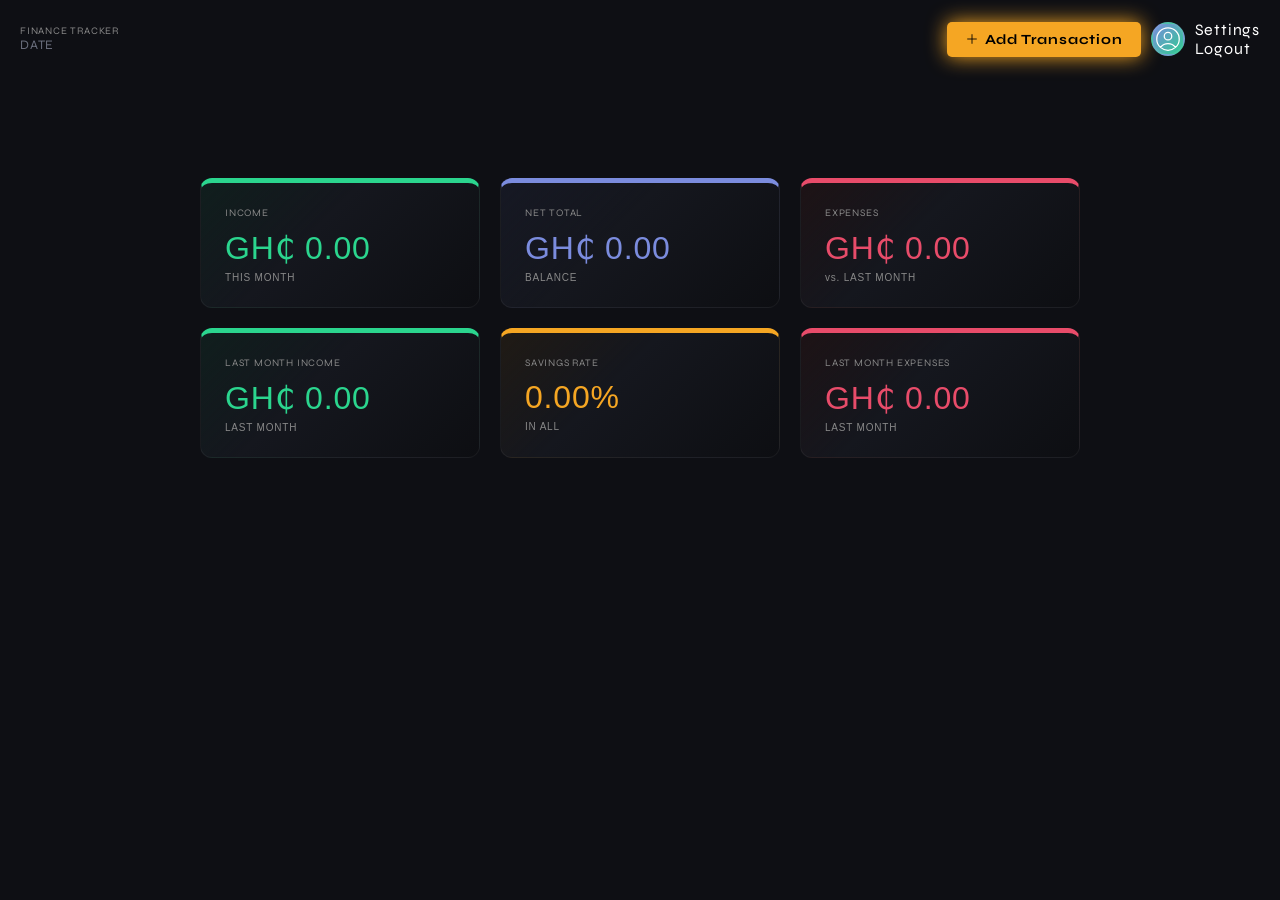
==== mainpage.html @ a3eae10a "Just in case" ====
<!doctype html>
<html lang="en">
  <head>
    <meta charset="UTF-8" />
    <meta name="viewport" content="width=device-width, initial-scale=1.0" />
    <title>Finance App</title>
    <link rel="stylesheet" href="template/profile.css" />
    <link rel="stylesheet" href="styles.css" />
    <link rel="preconnect" href="https://fonts.googleapis.com" />
    <link rel="preconnect" href="https://fonts.gstatic.com" crossorigin />
    <link
      href="https://fonts.googleapis.com/css2?family=Syne:wght@400..800&display=swap"
      rel="stylesheet"
    />
  </head>
  <body>
    <header>
      <div>
        <p class="title">FINANCE TRACKER</p>
        <p class="date">Date</p>
      </div>

      <div class="profile-section" id="profile-trigger" onclick="toggleMenu()">
        <a href="add_transaction.html" class="new_data">
          <svg
            xmlns="http://www.w3.org/2000/svg"
            fill="none"
            viewBox="0 0 24 24"
            stroke-width="1.5"
            stroke="currentColor"
            class="size-6"
          >
            <path
              stroke-linecap="round"
              stroke-linejoin="round"
              d="M12 4.5v15m7.5-7.5h-15"
            />
          </svg>

          Add Transaction
        </a>
        <!-- <img src="..." alt="Your profile picture" /> -->
        <svg
          xmlns="http://www.w3.org/2000/svg"
          fill="none"
          viewBox="0 0 24 24"
          strokeWidth="{1.5}"
          stroke="currentColor"
          className="size-6"
          class="profile"
        >
          <path
            strokeLinecap="round"
            strokeLinejoin="round"
            d="M17.982 18.725A7.488 7.488 0 0 0 12 15.75a7.488 7.488 0 0 0-5.982 2.975m11.963 0a9 9 0 1 0-11.963 0m11.963 0A8.966 8.966 0 0 1 12 21a8.966 8.966 0 0 1-5.982-2.275M15 9.75a3 3 0 1 1-6 0 3 3 0 0 1 6 0Z"
          />
        </svg>

        <div id="profile-menu" class="hidden">
          <p>Settings</p>
          <p>Logout</p>
        </div>
      </div>
    </header>

    <main class="cards">
      <a href="transaction-history.html" class="card income">
        <p class="card-label">INCOME</p>
        <p class="card-amount">GH₵ 0.00</p>
        <p class="card-period">THIS MONTH</p>
      </a>

      <div class="card net">
        <p class="card-label">NET TOTAL</p>
        <p class="card-amount">GH₵ 0.00</p>
        <p class="card-period">BALANCE</p>
      </div>

      <a href="transaction-history.html" class="card expenses">
        <p class="card-label">EXPENSES</p>
        <p class="card-amount">GH₵ 0.00</p>
        <p class="card-period">vs. LAST MONTH</p>
      </a>

      <div class="card income">
        <p class="card-label">LAST MONTH INCOME</p>
        <p class="card-amount">GH₵ 0.00</p>
        <p class="card-period">LAST MONTH</p>
      </div>

      <div class="card per">
        <p class="card-label">SAVINGS RATE</p>
        <div>
          <p class="card-amount">0.00%</p>
        </div>
        <p class="card-period">IN ALL</p>
      </div>

      <div class="card expenses">
        <p class="card-label">LAST MONTH EXPENSES</p>
        <p class="card-amount">GH₵ 0.00</p>
        <p class="card-period">LAST MONTH</p>
      </div>
    </main>
  </body>
</html>
---- styles.css ----
* {
  margin: 0;
  padding: 0;
  box-sizing: border-box;
}

body {
  font-family: 'Syne', sans-serif;
  background-color: #0e0f14;
  height: 100vh;
  color: #fff;
  letter-spacing: 0.05em;
}

header {
  display: flex;
  justify-content: space-between;
  align-items: center;
  padding: 20px;
  justify-items: baseline;
}

a {
  text-decoration: none;
  color: inherit;
}

.title {
  font-size: 10px;
  color: #888;
}

.date {
  font-size: 13px;
  font-weight: 400;
  color: #6b6f7e;
  text-transform: uppercase;
}

.profile-section {
  display: flex;
  align-items: center;
  gap: 10px;
}

.profile {
  width: 34px;
  height: 34px;
  border: 2px solid rgba(255, 255, 255, 0.07);
  cursor: pointer;
  border-radius: 50%;
  align-items: center;
  background: linear-gradient(135deg, #7b8cde, #2dcc8f);
}

svg {
  width: 14px;
  height: 14px;
}

.new_data:link,
.new_data:visited {
  color: #000;
  font-size: 14px;
  background-color: #f5a623;
  padding: 9px 18px;
  font-weight: 700;
  border-radius: 5px;
  box-shadow: 0 0 20px rgba(245, 166, 35);

  display: grid;
  grid-template-columns: 1fr 7fr;
  align-items: center;
  justify-content: center;
}

.new_data:hover {
  background-color: #d4881c;
}

.cards {
  width: 880px;
  margin: 100px auto;
  display: grid;
  grid-template-columns: 1fr 1fr 1fr;
  gap: 20px;
  justify-items: center;
}

.card {
  background-color: #17191e;
  border-radius: 12px;
  border: 1px solid rgba(255, 255, 255, 0.05);
  padding: 24px;
  width: 280px;
}

.card-label {
  font-size: 10px;
  color: #888;
}

.card-amount {
  font-size: 32px;
  margin-top: 10px;
  font-family: 'Roboto', sans-serif;
}

.card-period {
  font-size: 10px;
  color: #888;
  margin-top: 5px;
  font-family: 'Roboto', sans-serif;
}

.income {
  border-top: 5px solid #2bd58e;
  background: linear-gradient(
    135deg, 
    rgba(43, 213, 142, 0.08) 0%,
    #15171e 40%,
    #0d0e12 100%
  );
  color: #2bd58e;
}


.expenses {
  border-top: 5px solid #e84c6a;
  background: linear-gradient(
    135deg, 
    rgba(213, 68, 43, 0.08) 0%,
    #15171e 40%,
    #0d0e12 100%
  );
  color: #e84c6a;
}

.net {
  border-top: 5px solid #7b8cde;
  background: linear-gradient(
    135deg, 
    rgba(123, 140, 222, 0.08) 0%,
    #15171e 40%,
    #0d0e12 100%
  );
  color: #7b8cde;
}

.per {
  border-top: 5px solid #f5a623;
  background: linear-gradient(
    135deg, 
    rgba(245, 166, 35, 0.08) 0%,
    #15171e 40%,
    #0d0e12 100%
  );
  color: #f5a623;
}
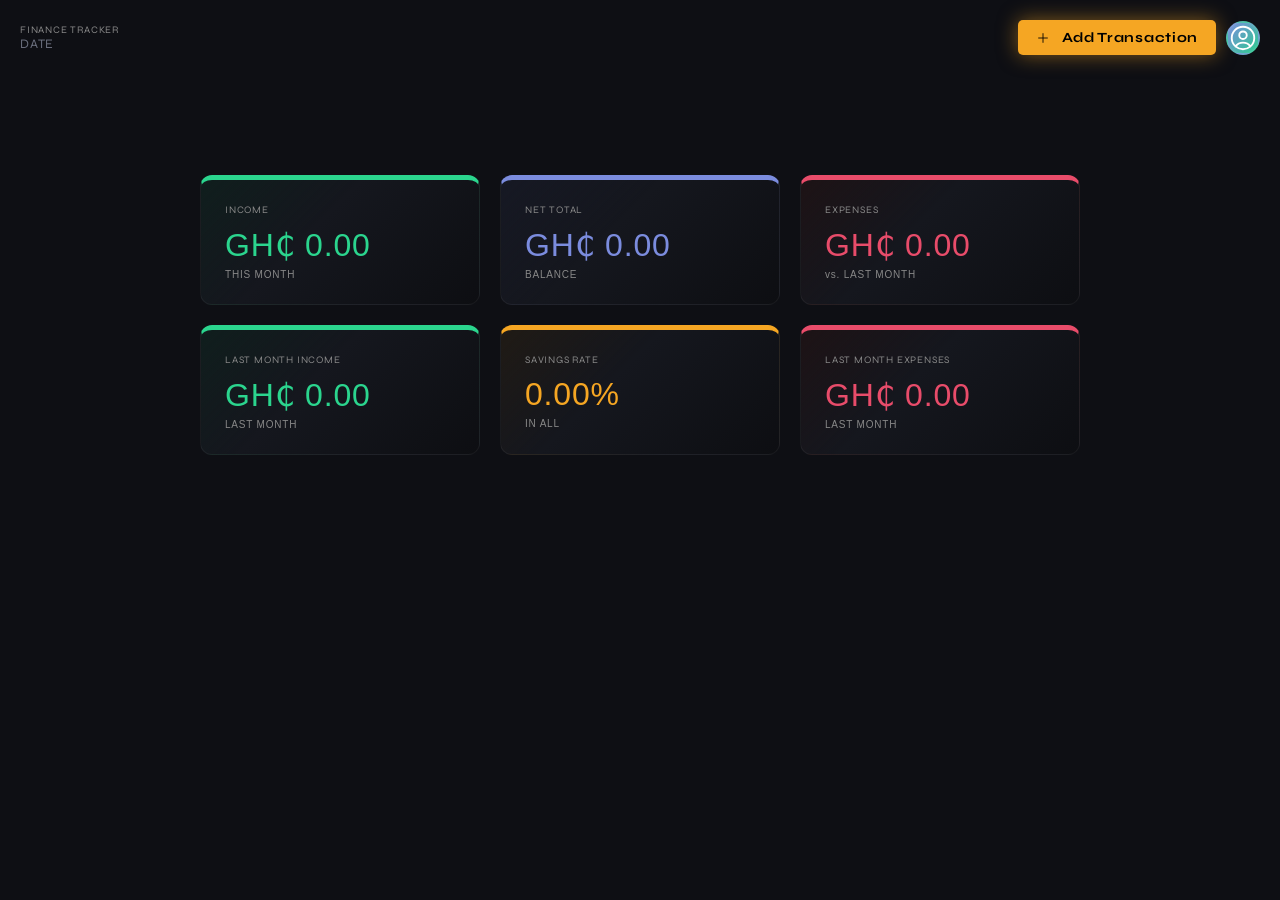
==== commit 3bb1bf57: "Thanks to AI" ====
--- a/mainpage.html
+++ b/mainpage.html
@@ -4,7 +4,6 @@
     <meta charset="UTF-8" />
     <meta name="viewport" content="width=device-width, initial-scale=1.0" />
     <title>Finance App</title>
-    <link rel="stylesheet" href="template/profile.css" />
     <link rel="stylesheet" href="styles.css" />
     <link rel="preconnect" href="https://fonts.googleapis.com" />
     <link rel="preconnect" href="https://fonts.gstatic.com" crossorigin />
@@ -20,38 +19,32 @@
         <p class="date">Date</p>
       </div>
 
-      <div class="profile-section" id="profile-trigger" onclick="toggleMenu()">
-        <a href="add_transaction.html" class="new_data">
+      <div class="profile-section" id="profile-trigger">
+        <button class="new_data" onclick="openModal()">
           <svg
             xmlns="http://www.w3.org/2000/svg"
             fill="none"
             viewBox="0 0 24 24"
             stroke-width="1.5"
             stroke="currentColor"
-            class="size-6"
           >
-            <path
-              stroke-linecap="round"
-              stroke-linejoin="round"
-              d="M12 4.5v15m7.5-7.5h-15"
-            />
+            <path stroke-linecap="round" stroke-linejoin="round" d="M12 4.5v15m7.5-7.5h-15" />
           </svg>
+          Add Transaction
+        </button>
 
-          Add Transaction
-        </a>
-        <!-- <img src="..." alt="Your profile picture" /> -->
         <svg
           xmlns="http://www.w3.org/2000/svg"
           fill="none"
           viewBox="0 0 24 24"
-          strokeWidth="{1.5}"
+          stroke-width="1.5"
           stroke="currentColor"
-          className="size-6"
           class="profile"
+          onclick="toggleMenu()"
         >
           <path
-            strokeLinecap="round"
-            strokeLinejoin="round"
+            stroke-linecap="round"
+            stroke-linejoin="round"
             d="M17.982 18.725A7.488 7.488 0 0 0 12 15.75a7.488 7.488 0 0 0-5.982 2.975m11.963 0a9 9 0 1 0-11.963 0m11.963 0A8.966 8.966 0 0 1 12 21a8.966 8.966 0 0 1-5.982-2.275M15 9.75a3 3 0 1 1-6 0 3 3 0 0 1 6 0Z"
           />
         </svg>
@@ -90,9 +83,7 @@
 
       <div class="card per">
         <p class="card-label">SAVINGS RATE</p>
-        <div>
-          <p class="card-amount">0.00%</p>
-        </div>
+        <p class="card-amount">0.00%</p>
         <p class="card-period">IN ALL</p>
       </div>
 
@@ -102,5 +93,93 @@
         <p class="card-period">LAST MONTH</p>
       </div>
     </main>
+
+    <!-- Modal Overlay -->
+    <div id="modal-overlay" class="modal-overlay hidden" onclick="handleOverlayClick(event)">
+      <div class="modal-form">
+        <header class="modal-top">
+          <p>Add Transaction</p>
+          <button type="button" onclick="closeModal()" class="close" aria-label="Close"></button>
+        </header>
+
+        <div class="toggle-container">
+          <button class="toggle-btn income active" onclick="setToggle('income')">Income</button>
+          <button class="toggle-btn expenses" onclick="setToggle('expenses')">Expenses</button>
+        </div>
+
+        <form action="#" onsubmit="handleSubmit(event)">
+          <label for="amount">Amount:</label>
+          <input type="number" name="amount" id="amount" class="modal-input" placeholder="0.00" required />
+
+          <label for="category">Category:</label>
+          <select name="category" id="category">
+            <optgroup label="Income">
+              <option value="salary">Salary</option>
+              <option value="freelance">Freelance</option>
+              <option value="investment">Investment</option>
+              <option value="gift">Gift</option>
+              <option value="other_income">Other</option>
+            </optgroup>
+            <optgroup label="Expenses">
+              <option value="food">Food</option>
+              <option value="rent">Rent</option>
+              <option value="transport">Transport</option>
+              <option value="utilities">Utilities</option>
+              <option value="health">Health</option>
+              <option value="entertainment">Entertainment</option>
+              <option value="shopping">Shopping</option>
+              <option value="other_expenses">Other</option>
+            </optgroup>
+          </select>
+
+          <label for="date">Date:</label>
+          <input type="datetime-local" name="date" id="date" class="modal-input" required />
+
+          <label for="note">Note (Optional):</label>
+          <textarea name="note" id="note" class="modal-input" rows="2"></textarea>
+
+          <footer class="modal-footer">
+            <button type="reset" class="modal-btn cancel" onclick="closeModal()">Cancel</button>
+            <input type="submit" class="modal-btn submit" value="Add" />
+          </footer>
+        </form>
+      </div>
+    </div>
+
   </body>
-</html>
+
+  <script>
+    function openModal() {
+      const overlay = document.getElementById('modal-overlay');
+      overlay.classList.remove('hidden');
+      overlay.classList.add('visible');
+    }
+
+    function closeModal() {
+      const overlay = document.getElementById('modal-overlay');
+      overlay.classList.remove('visible');
+      overlay.classList.add('hidden');
+    }
+
+    function handleOverlayClick(e) {
+      if (e.target === document.getElementById('modal-overlay')) {
+        closeModal();
+      }
+    }
+
+    function setToggle(type) {
+      document.querySelectorAll('.toggle-btn').forEach(btn => btn.classList.remove('active'));
+      document.querySelector('.toggle-btn.' + type).classList.add('active');
+    }
+
+    function handleSubmit(e) {
+      e.preventDefault();
+      // Handle form submission here
+      closeModal();
+    }
+
+    function toggleMenu() {
+      document.getElementById('profile-menu').classList.toggle('hidden');
+    }
+  </script>
+</html>
--- a/styles.css
+++ b/styles.css
@@ -41,6 +41,7 @@
   display: flex;
   align-items: center;
   gap: 10px;
+  position: relative;
 }
 
 .profile {
@@ -58,26 +59,30 @@
   height: 14px;
 }
 
-.new_data:link,
-.new_data:visited {
+/* Add Transaction button (now a <button> not an <a>) */
+.new_data {
   color: #000;
+  font-family: 'Syne', sans-serif;
   font-size: 14px;
+  font-weight: 700;
   background-color: #f5a623;
   padding: 9px 18px;
-  font-weight: 700;
+  border: none;
   border-radius: 5px;
-  box-shadow: 0 0 20px rgba(245, 166, 35);
-
+  box-shadow: 0 0 20px rgba(245, 166, 35, 0.5);
+  cursor: pointer;
   display: grid;
   grid-template-columns: 1fr 7fr;
   align-items: center;
-  justify-content: center;
+  gap: 6px;
+  letter-spacing: 0.05em;
 }
 
 .new_data:hover {
   background-color: #d4881c;
 }
 
+/* Dashboard cards */
 .cards {
   width: 880px;
   margin: 100px auto;
@@ -115,45 +120,273 @@
 
 .income {
   border-top: 5px solid #2bd58e;
-  background: linear-gradient(
-    135deg, 
-    rgba(43, 213, 142, 0.08) 0%,
-    #15171e 40%,
-    #0d0e12 100%
-  );
+  background: linear-gradient(135deg, rgba(43, 213, 142, 0.08) 0%, #15171e 40%, #0d0e12 100%);
   color: #2bd58e;
 }
-
 
 .expenses {
   border-top: 5px solid #e84c6a;
-  background: linear-gradient(
-    135deg, 
-    rgba(213, 68, 43, 0.08) 0%,
-    #15171e 40%,
-    #0d0e12 100%
-  );
+  background: linear-gradient(135deg, rgba(213, 68, 43, 0.08) 0%, #15171e 40%, #0d0e12 100%);
   color: #e84c6a;
 }
 
 .net {
   border-top: 5px solid #7b8cde;
-  background: linear-gradient(
-    135deg, 
-    rgba(123, 140, 222, 0.08) 0%,
-    #15171e 40%,
-    #0d0e12 100%
-  );
+  background: linear-gradient(135deg, rgba(123, 140, 222, 0.08) 0%, #15171e 40%, #0d0e12 100%);
   color: #7b8cde;
 }
 
 .per {
   border-top: 5px solid #f5a623;
-  background: linear-gradient(
-    135deg, 
-    rgba(245, 166, 35, 0.08) 0%,
-    #15171e 40%,
-    #0d0e12 100%
-  );
+  background: linear-gradient(135deg, rgba(245, 166, 35, 0.08) 0%, #15171e 40%, #0d0e12 100%);
   color: #f5a623;
+}
+
+/* Profile dropdown */
+#profile-menu {
+  position: absolute;
+  top: 44px;
+  right: 0;
+  background-color: #17191e;
+  border: 1px solid rgba(255,255,255,0.07);
+  border-radius: 8px;
+  padding: 8px 0;
+  min-width: 120px;
+  z-index: 100;
+}
+
+#profile-menu p {
+  padding: 8px 16px;
+  font-size: 13px;
+  color: #ccc;
+  cursor: pointer;
+}
+
+#profile-menu p:hover {
+  background-color: #22242e;
+  color: #fff;
+}
+
+.hidden {
+  display: none;
+}
+
+/* ── Modal overlay ── */
+.modal-overlay {
+  position: fixed;
+  inset: 0;
+  background-color: rgba(0, 0, 0, 0.65);
+  /* backdrop-filter: blur(4px); */
+  display: flex;
+  align-items: center;
+  justify-content: center;
+  z-index: 1000;
+  opacity: 0;
+  transition: opacity 0.25s ease;
+}
+
+.modal-overlay.visible {
+  opacity: 1;
+}
+
+.modal-overlay.hidden {
+  display: none;
+}
+
+/* ── Modal form panel ── */
+.modal-form {
+  background-color: #13141a;
+  border: 1px solid rgba(255, 255, 255, 0.08);
+  border-radius: 14px;
+  width: 480px;
+  padding: 24px;
+  color: #ccc;
+  animation: slideUp 0.25s ease;
+}
+
+@keyframes slideUp {
+  from { transform: translateY(24px); opacity: 0; }
+  to   { transform: translateY(0);    opacity: 1; }
+}
+
+.modal-top {
+  display: flex;
+  justify-content: space-between;
+  align-items: center;
+  border-bottom: 2px solid #444;
+  padding-bottom: 12px;
+  margin-bottom: 16px;
+  font-size: 15px;
+  font-weight: 600;
+  color: #ddd;
+}
+
+/* Close button (×) */
+.close {
+  width: 28px;
+  height: 28px;
+  background-color: #555;
+  border: none;
+  border-radius: 6px;
+  cursor: pointer;
+  position: relative;
+  flex-shrink: 0;
+}
+
+.close::before,
+.close::after {
+  content: '';
+  position: absolute;
+  top: 50%;
+  left: 50%;
+  width: 12px;
+  height: 2px;
+  background: #fff;
+  border-radius: 1px;
+}
+
+.close::before { transform: translate(-50%, -50%) rotate(45deg); }
+.close::after  { transform: translate(-50%, -50%) rotate(-45deg); }
+
+.close:hover {
+  background-color: #e54b4b;
+}
+
+/* Income / Expense toggle */
+.toggle-container {
+  display: flex;
+  background-color: #1a1a1a;
+  border: 2px solid #444;
+  border-radius: 10px;
+  padding: 5px;
+  width: 100%;
+  margin-bottom: 20px;
+}
+
+.toggle-btn {
+  flex: 1;
+  border: none;
+  background: transparent;
+  color: #666;
+  padding: 10px;
+  font-size: 15px;
+  font-weight: 700;
+  font-family: 'Syne', sans-serif;
+  cursor: pointer;
+  border-radius: 8px;
+  transition: all 0.3s ease;
+  letter-spacing: 0.05em;
+}
+
+.toggle-btn.income.active {
+  background-color: #36a54f;
+  color: #1a1a1a;
+  box-shadow: 0 0 15px rgba(114, 192, 91, 0.4);
+}
+
+.toggle-btn.expenses.active {
+  background-color: #e54b4b;
+  color: white;
+  box-shadow: 0 0 15px rgba(229, 75, 75, 0.4);
+}
+
+/* Form labels */
+.modal-form label {
+  display: block;
+  font-size: 12px;
+  color: #888;
+  margin-bottom: 4px;
+  text-transform: uppercase;
+  letter-spacing: 0.08em;
+}
+
+/* Text / number / datetime inputs */
+.modal-input {
+  width: 100%;
+  height: 45px;
+  margin-bottom: 14px;
+  border: none;
+  border-radius: 10px;
+  padding: 12px 16px;
+  outline: none;
+  background-color: #1d1f28;
+  color: white;
+  font-family: 'Syne', sans-serif;
+  font-size: 14px;
+}
+
+.modal-input::placeholder {
+  color: #555;
+  font-style: italic;
+}
+
+.modal-input:focus {
+  border: 2px solid #72c05b;
+}
+
+/* Textarea inherits modal-input; allow resize */
+textarea.modal-input {
+  height: auto;
+  resize: vertical;
+}
+
+/* Category select */
+.modal-form select {
+  width: 100%;
+  padding: 12px 14px;
+  background: #1d1f28;
+  border: 1px solid rgba(255, 255, 255, 0.07);
+  border-radius: 10px;
+  color: #f0f0f0;
+  font-family: 'Syne', sans-serif;
+  font-size: 14px;
+  appearance: none;
+  cursor: pointer;
+  margin-bottom: 14px;
+  outline: none;
+}
+
+.modal-form select:focus {
+  border: 2px solid #72c05b;
+}
+
+/* Footer buttons */
+.modal-footer {
+  display: grid;
+  grid-template-columns: 1fr 1fr;
+  gap: 12px;
+  margin-top: 20px;
+}
+
+.modal-btn {
+  padding: 12px;
+  border-radius: 8px;
+  font-family: 'Syne', sans-serif;
+  font-size: 14px;
+  font-weight: 700;
+  cursor: pointer;
+  letter-spacing: 0.05em;
+}
+
+.modal-btn.cancel {
+  background: transparent;
+  border: 1px solid #444;
+  color: #aaa;
+}
+
+.modal-btn.cancel:hover {
+  border-color: #666;
+  color: #fff;
+}
+
+.modal-btn.submit,
+input.modal-btn.submit {
+  background: linear-gradient(135deg, #f5a623, #f0820f);
+  border: none;
+  color: #0e0f14;
+}
+
+.modal-btn.submit:hover,
+input.modal-btn.submit:hover {
+  filter: brightness(1.1);
 }
